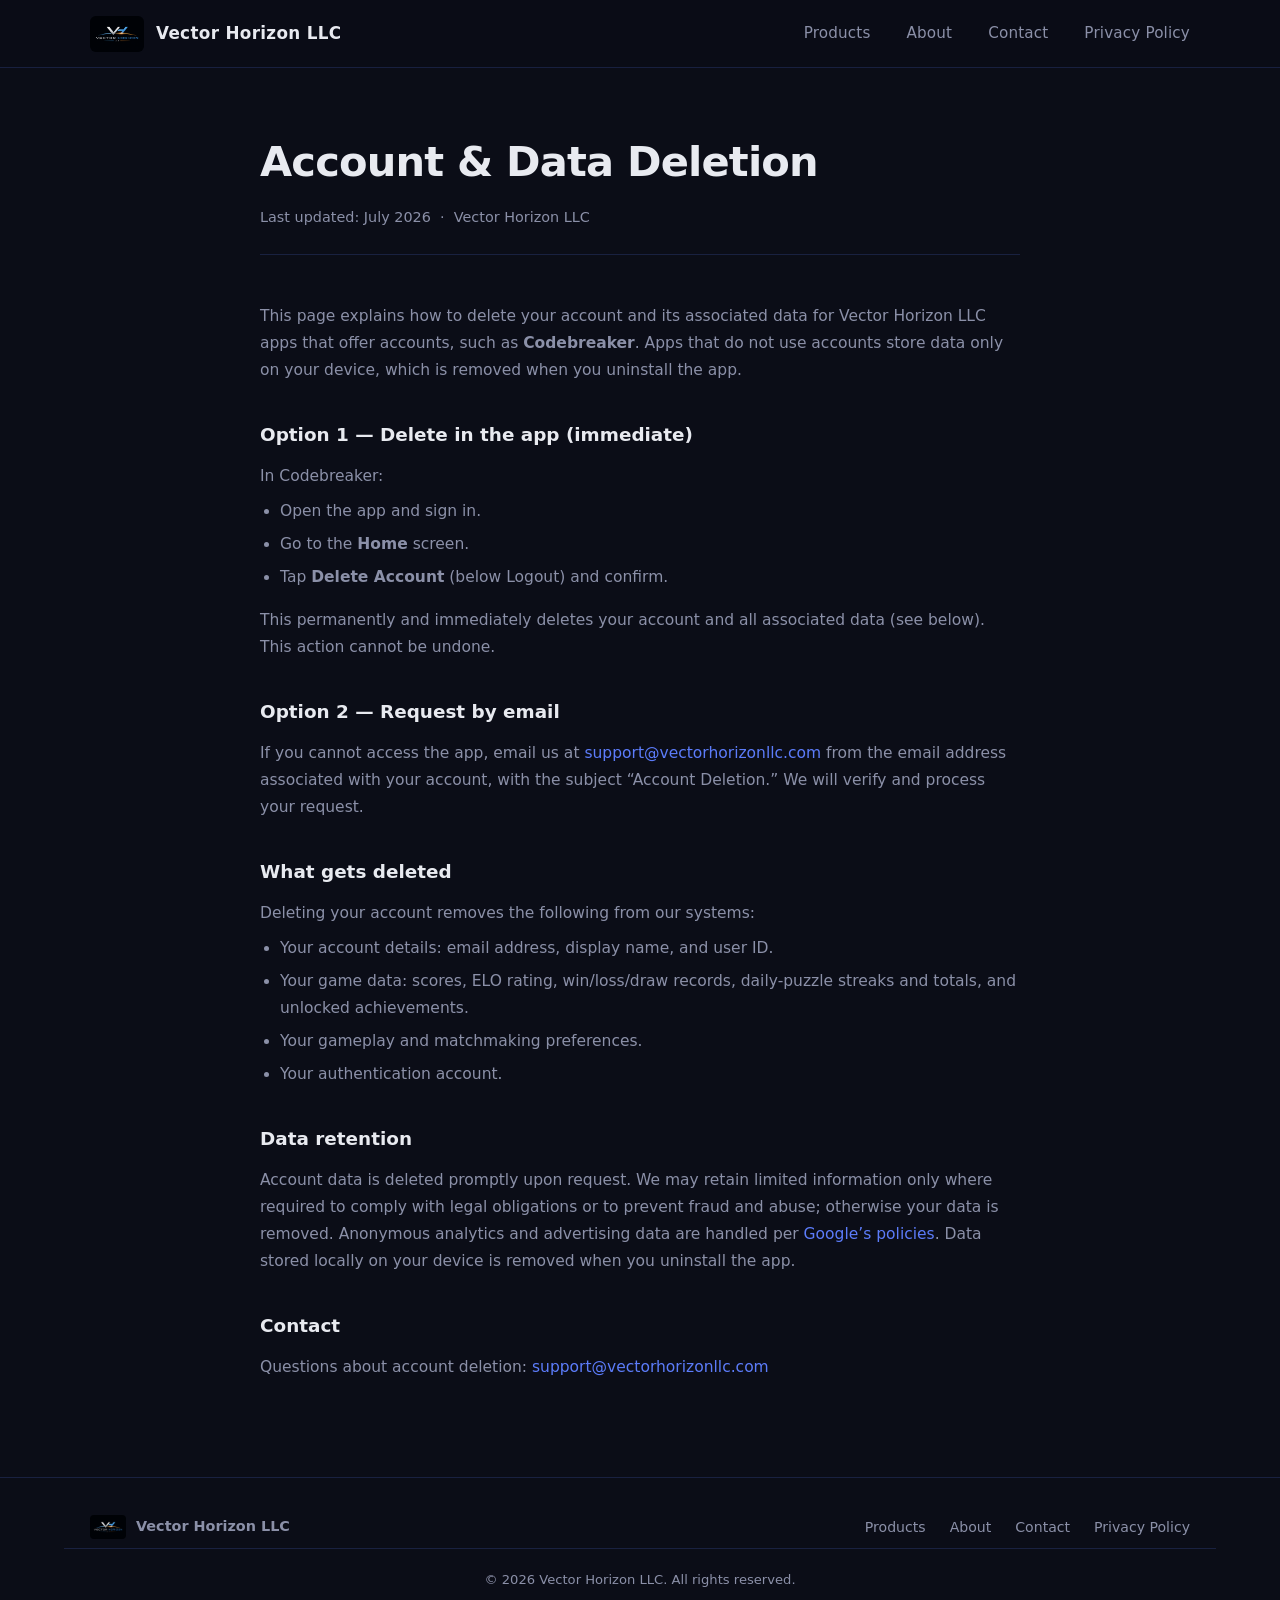
==== account-deletion.html @ 8b4d5982 "Add account & data deletion page (Play/App Store requirement) Documents in-app deletion (Codebreaker" ====
<!DOCTYPE html>
<html lang="en">
<head>
  <meta charset="UTF-8" />
  <meta name="viewport" content="width=device-width, initial-scale=1.0" />
  <meta name="description" content="How to delete your account and associated data for Vector Horizon LLC apps." />
  <title>Account Deletion — Vector Horizon LLC</title>
  <link rel="stylesheet" href="css/style.css" />
  <link rel="icon" href="assets/logo.png" type="image/png" />
</head>
<body>

  <!-- ── Nav ──────────────────────────────────────────────────────── -->
  <nav class="nav" role="navigation" aria-label="Main navigation">
    <div class="nav-inner">
      <a href="index.html" class="nav-logo">
        <img src="assets/logo.png" alt="Vector Horizon LLC logo" />
        Vector Horizon LLC
      </a>
      <button class="nav-toggle" aria-label="Toggle menu" onclick="toggleMenu()">
        <span></span><span></span><span></span>
      </button>
      <ul class="nav-links" id="nav-links">
        <li><a href="index.html#products">Products</a></li>
        <li><a href="index.html#about">About</a></li>
        <li><a href="index.html#contact">Contact</a></li>
        <li><a href="privacy.html">Privacy Policy</a></li>
      </ul>
    </div>
  </nav>

  <!-- ── Content ────────────────────────────────────────────────────── -->
  <main class="privacy-page">
    <div class="privacy-content">

      <h1>Account &amp; Data Deletion</h1>
      <p class="updated">Last updated: July 2026 &nbsp;·&nbsp; Vector Horizon LLC</p>

      <p>This page explains how to delete your account and its associated data for Vector Horizon LLC apps that offer accounts, such as <strong>Codebreaker</strong>. Apps that do not use accounts store data only on your device, which is removed when you uninstall the app.</p>

      <h2>Option 1 — Delete in the app (immediate)</h2>
      <p>In Codebreaker:</p>
      <ul>
        <li>Open the app and sign in.</li>
        <li>Go to the <strong>Home</strong> screen.</li>
        <li>Tap <strong>Delete Account</strong> (below Logout) and confirm.</li>
      </ul>
      <p>This permanently and immediately deletes your account and all associated data (see below). This action cannot be undone.</p>

      <h2>Option 2 — Request by email</h2>
      <p>If you cannot access the app, email us at
      <a href="mailto:support@vectorhorizonllc.com">support@vectorhorizonllc.com</a>
      from the email address associated with your account, with the subject
      “Account Deletion.” We will verify and process your request.</p>

      <h2>What gets deleted</h2>
      <p>Deleting your account removes the following from our systems:</p>
      <ul>
        <li>Your account details: email address, display name, and user ID.</li>
        <li>Your game data: scores, ELO rating, win/loss/draw records, daily-puzzle
            streaks and totals, and unlocked achievements.</li>
        <li>Your gameplay and matchmaking preferences.</li>
        <li>Your authentication account.</li>
      </ul>

      <h2>Data retention</h2>
      <p>Account data is deleted promptly upon request. We may retain limited information
      only where required to comply with legal obligations or to prevent fraud and abuse;
      otherwise your data is removed. Anonymous analytics and advertising data are handled
      per <a href="https://policies.google.com/privacy" target="_blank" rel="noopener">Google’s
      policies</a>. Data stored locally on your device is removed when you uninstall the app.</p>

      <h2>Contact</h2>
      <p>Questions about account deletion:
      <a href="mailto:support@vectorhorizonllc.com">support@vectorhorizonllc.com</a></p>

    </div>
  </main>

  <!-- ── Footer ─────────────────────────────────────────────────────── -->
  <footer>
    <div class="footer-inner">
      <div class="footer-logo">
        <img src="assets/logo.png" alt="Vector Horizon LLC" />
        Vector Horizon LLC
      </div>
      <ul class="footer-links">
        <li><a href="index.html#products">Products</a></li>
        <li><a href="index.html#about">About</a></li>
        <li><a href="index.html#contact">Contact</a></li>
        <li><a href="privacy.html">Privacy Policy</a></li>
      </ul>
    </div>
    <p class="footer-copy">&copy; 2026 Vector Horizon LLC. All rights reserved.</p>
  </footer>

  <script>
    function toggleMenu() {
      document.getElementById('nav-links').classList.toggle('open');
    }
    document.querySelectorAll('.nav-links a').forEach(function(link) {
      link.addEventListener('click', function() {
        document.getElementById('nav-links').classList.remove('open');
      });
    });
  </script>

</body>
</html>
---- css/style.css ----
/* ─── Reset & Base ─────────────────────────────────────────────────── */
*, *::before, *::after { box-sizing: border-box; margin: 0; padding: 0; }

:root {
  --bg:        #0b0d17;
  --bg2:       #111422;
  --bg3:       #181c2e;
  --accent:    #5c7cfa;
  --accent2:   #845ef7;
  --text:      #e8eaf0;
  --muted:     #8b90a8;
  --border:    rgba(92, 124, 250, 0.18);
  --radius:    12px;
  --nav-h:     68px;
}

html { scroll-behavior: smooth; }

body {
  font-family: 'Segoe UI', system-ui, -apple-system, sans-serif;
  background: var(--bg);
  color: var(--text);
  line-height: 1.65;
  font-size: 16px;
}

a { color: var(--accent); text-decoration: none; }
a:hover { color: var(--accent2); }

img { display: block; max-width: 100%; }

/* ─── Nav ──────────────────────────────────────────────────────────── */
.nav {
  position: fixed;
  top: 0; left: 0; right: 0;
  height: var(--nav-h);
  background: rgba(11, 13, 23, 0.88);
  backdrop-filter: blur(12px);
  -webkit-backdrop-filter: blur(12px);
  border-bottom: 1px solid var(--border);
  z-index: 100;
  display: flex;
  align-items: center;
  padding: 0 5%;
}

.nav-inner {
  width: 100%;
  max-width: 1100px;
  margin: 0 auto;
  display: flex;
  align-items: center;
  justify-content: space-between;
}

.nav-logo {
  display: flex;
  align-items: center;
  gap: 12px;
  font-weight: 700;
  font-size: 1.05rem;
  color: var(--text);
  letter-spacing: 0.02em;
}

.nav-logo img {
  height: 36px;
  width: auto;
  border-radius: 6px;
}

.nav-links {
  display: flex;
  gap: 36px;
  list-style: none;
}

.nav-links a {
  color: var(--muted);
  font-size: 0.95rem;
  font-weight: 500;
  transition: color 0.2s;
  letter-spacing: 0.01em;
}

.nav-links a:hover { color: var(--text); }

/* hamburger — hidden on desktop */
.nav-toggle {
  display: none;
  flex-direction: column;
  gap: 5px;
  cursor: pointer;
  background: none;
  border: none;
  padding: 4px;
}
.nav-toggle span {
  display: block;
  width: 24px;
  height: 2px;
  background: var(--text);
  border-radius: 2px;
  transition: all 0.25s;
}

/* ─── Hero ─────────────────────────────────────────────────────────── */
.hero {
  min-height: 100vh;
  display: flex;
  align-items: center;
  justify-content: center;
  text-align: center;
  padding: calc(var(--nav-h) + 60px) 5% 80px;
  background:
    radial-gradient(ellipse 80% 60% at 50% -10%, rgba(132, 94, 247, 0.18) 0%, transparent 70%),
    radial-gradient(ellipse 60% 40% at 80% 80%, rgba(92, 124, 250, 0.12) 0%, transparent 60%),
    var(--bg);
}

.hero-inner {
  max-width: 720px;
}

.hero-logo {
  width: 220px;
  height: auto;
  margin: 0 auto 32px;
  border-radius: 28px;
  box-shadow: 0 16px 60px rgba(92, 124, 250, 0.35);
}

.hero h1 {
  font-size: clamp(2rem, 5vw, 3.2rem);
  font-weight: 800;
  letter-spacing: -0.02em;
  line-height: 1.15;
  background: linear-gradient(135deg, #fff 30%, var(--accent) 100%);
  -webkit-background-clip: text;
  -webkit-text-fill-color: transparent;
  background-clip: text;
  margin-bottom: 20px;
}

.hero p {
  font-size: 1.15rem;
  color: var(--muted);
  max-width: 540px;
  margin: 0 auto 36px;
}

.btn {
  display: inline-block;
  padding: 13px 32px;
  border-radius: 8px;
  font-weight: 600;
  font-size: 0.95rem;
  transition: transform 0.15s, box-shadow 0.15s;
  cursor: pointer;
  border: none;
}

.btn-primary {
  background: linear-gradient(135deg, var(--accent), var(--accent2));
  color: #fff;
  box-shadow: 0 4px 20px rgba(92, 124, 250, 0.35);
}

.btn-primary:hover {
  color: #fff;
  transform: translateY(-2px);
  box-shadow: 0 8px 28px rgba(92, 124, 250, 0.45);
}

.btn-ghost {
  background: transparent;
  color: var(--text);
  border: 1px solid var(--border);
  margin-left: 12px;
}

.btn-ghost:hover {
  color: var(--text);
  border-color: var(--accent);
  transform: translateY(-2px);
}

/* ─── Sections ─────────────────────────────────────────────────────── */
section {
  padding: 96px 5%;
}

.section-inner {
  max-width: 1100px;
  margin: 0 auto;
}

.section-label {
  font-size: 0.78rem;
  font-weight: 700;
  letter-spacing: 0.14em;
  text-transform: uppercase;
  color: var(--accent);
  margin-bottom: 12px;
}

.section-title {
  font-size: clamp(1.6rem, 3.5vw, 2.4rem);
  font-weight: 800;
  letter-spacing: -0.02em;
  margin-bottom: 16px;
}

.section-sub {
  color: var(--muted);
  font-size: 1.05rem;
  max-width: 560px;
  margin-bottom: 56px;
}

/* ─── Products ─────────────────────────────────────────────────────── */
#products { background: var(--bg2); }

.products-grid {
  display: grid;
  grid-template-columns: repeat(auto-fit, minmax(300px, 1fr));
  gap: 28px;
}

.product-card {
  background: var(--bg3);
  border: 1px solid var(--border);
  border-radius: var(--radius);
  padding: 36px 32px;
  transition: transform 0.2s, border-color 0.2s, box-shadow 0.2s;
  position: relative;
  overflow: hidden;
}

.product-card::before {
  content: '';
  position: absolute;
  top: 0; left: 0; right: 0;
  height: 2px;
  background: linear-gradient(90deg, var(--accent), var(--accent2));
  opacity: 0;
  transition: opacity 0.2s;
}

.product-card:hover {
  transform: translateY(-4px);
  border-color: rgba(92, 124, 250, 0.4);
  box-shadow: 0 12px 40px rgba(0,0,0,0.3);
}

.product-card:hover::before { opacity: 1; }

.product-icon {
  font-size: 2.2rem;
  margin-bottom: 20px;
}

.product-card h3 {
  font-size: 1.25rem;
  font-weight: 700;
  margin-bottom: 10px;
}

.product-card p {
  color: var(--muted);
  font-size: 0.95rem;
  line-height: 1.6;
  margin-bottom: 24px;
}

.tag {
  display: inline-block;
  font-size: 0.72rem;
  font-weight: 600;
  letter-spacing: 0.06em;
  text-transform: uppercase;
  padding: 4px 10px;
  border-radius: 4px;
  background: rgba(92, 124, 250, 0.12);
  color: var(--accent);
  border: 1px solid rgba(92, 124, 250, 0.2);
  margin-right: 6px;
  margin-bottom: 6px;
}

.tag.purple {
  background: rgba(132, 94, 247, 0.12);
  color: #a78bfa;
  border-color: rgba(132, 94, 247, 0.2);
}

/* ─── About ─────────────────────────────────────────────────────────── */
#about { background: var(--bg); }

.about-grid {
  display: grid;
  grid-template-columns: 1fr 1fr;
  gap: 64px;
  align-items: center;
}

.about-text p {
  color: var(--muted);
  margin-bottom: 16px;
}

.about-text p:last-child { margin-bottom: 0; }

.stat-grid {
  display: grid;
  grid-template-columns: 1fr 1fr;
  gap: 20px;
}

.stat-card {
  background: var(--bg3);
  border: 1px solid var(--border);
  border-radius: var(--radius);
  padding: 28px 24px;
  text-align: center;
}

.stat-card .number {
  font-size: 2rem;
  font-weight: 800;
  background: linear-gradient(135deg, var(--accent), var(--accent2));
  -webkit-background-clip: text;
  -webkit-text-fill-color: transparent;
  background-clip: text;
  display: block;
  line-height: 1;
  margin-bottom: 6px;
}

.stat-card .label {
  font-size: 0.82rem;
  color: var(--muted);
  font-weight: 500;
}

/* ─── Contact ──────────────────────────────────────────────────────── */
#contact { background: var(--bg2); }

.contact-box {
  background: var(--bg3);
  border: 1px solid var(--border);
  border-radius: var(--radius);
  padding: 56px;
  max-width: 680px;
  margin: 0 auto;
  text-align: center;
}

.contact-box .section-title { margin-bottom: 12px; }

.contact-box p {
  color: var(--muted);
  margin-bottom: 32px;
}

.contact-link {
  display: inline-flex;
  align-items: center;
  gap: 10px;
  font-size: 1.1rem;
  font-weight: 600;
  color: var(--accent);
  border: 1px solid var(--border);
  border-radius: 8px;
  padding: 14px 28px;
  transition: all 0.2s;
}

.contact-link:hover {
  color: var(--accent2);
  border-color: var(--accent2);
  background: rgba(132, 94, 247, 0.08);
}

/* ─── Footer ────────────────────────────────────────────────────────── */
footer {
  background: var(--bg);
  border-top: 1px solid var(--border);
  padding: 36px 5%;
}

.footer-inner {
  max-width: 1100px;
  margin: 0 auto;
  display: flex;
  align-items: center;
  justify-content: space-between;
  flex-wrap: wrap;
  gap: 16px;
}

.footer-logo {
  display: flex;
  align-items: center;
  gap: 10px;
  font-weight: 600;
  font-size: 0.9rem;
  color: var(--muted);
}

.footer-logo img {
  height: 24px;
  width: auto;
  border-radius: 4px;
}

.footer-links {
  display: flex;
  gap: 24px;
  list-style: none;
  flex-wrap: wrap;
}

.footer-links a {
  color: var(--muted);
  font-size: 0.88rem;
  transition: color 0.2s;
}

.footer-links a:hover { color: var(--text); }

.footer-copy {
  color: var(--muted);
  font-size: 0.82rem;
  width: 100%;
  text-align: center;
  margin-top: 8px;
  padding-top: 20px;
  border-top: 1px solid var(--border);
}

/* ─── Privacy Page ─────────────────────────────────────────────────── */
.privacy-page {
  padding-top: calc(var(--nav-h) + 60px);
  padding-bottom: 96px;
  padding-left: 5%;
  padding-right: 5%;
}

.privacy-content {
  max-width: 760px;
  margin: 0 auto;
}

.privacy-content h1 {
  font-size: clamp(1.8rem, 4vw, 2.6rem);
  font-weight: 800;
  letter-spacing: -0.02em;
  margin-bottom: 8px;
}

.privacy-content .updated {
  color: var(--muted);
  font-size: 0.9rem;
  margin-bottom: 48px;
  padding-bottom: 24px;
  border-bottom: 1px solid var(--border);
}

.privacy-content h2 {
  font-size: 1.15rem;
  font-weight: 700;
  color: var(--text);
  margin: 36px 0 12px;
}

.privacy-content p,
.privacy-content li {
  color: var(--muted);
  font-size: 0.97rem;
  line-height: 1.75;
}

.privacy-content ul {
  padding-left: 20px;
  margin: 8px 0 16px;
}

.privacy-content li { margin-bottom: 6px; }

.privacy-content a { color: var(--accent); }

/* ─── Responsive ───────────────────────────────────────────────────── */
@media (max-width: 768px) {
  .nav-links {
    display: none;
    flex-direction: column;
    gap: 0;
    position: fixed;
    top: var(--nav-h);
    left: 0; right: 0;
    background: var(--bg2);
    border-bottom: 1px solid var(--border);
    padding: 16px 0;
  }

  .nav-links.open { display: flex; }

  .nav-links a {
    display: block;
    padding: 14px 5%;
    font-size: 1rem;
  }

  .nav-toggle { display: flex; }

  .about-grid {
    grid-template-columns: 1fr;
    gap: 40px;
  }

  .contact-box {
    padding: 36px 24px;
  }

  .hero-logo { width: 150px; }

  .btn-ghost { margin-left: 0; margin-top: 12px; }

  .footer-inner { flex-direction: column; align-items: flex-start; }
}
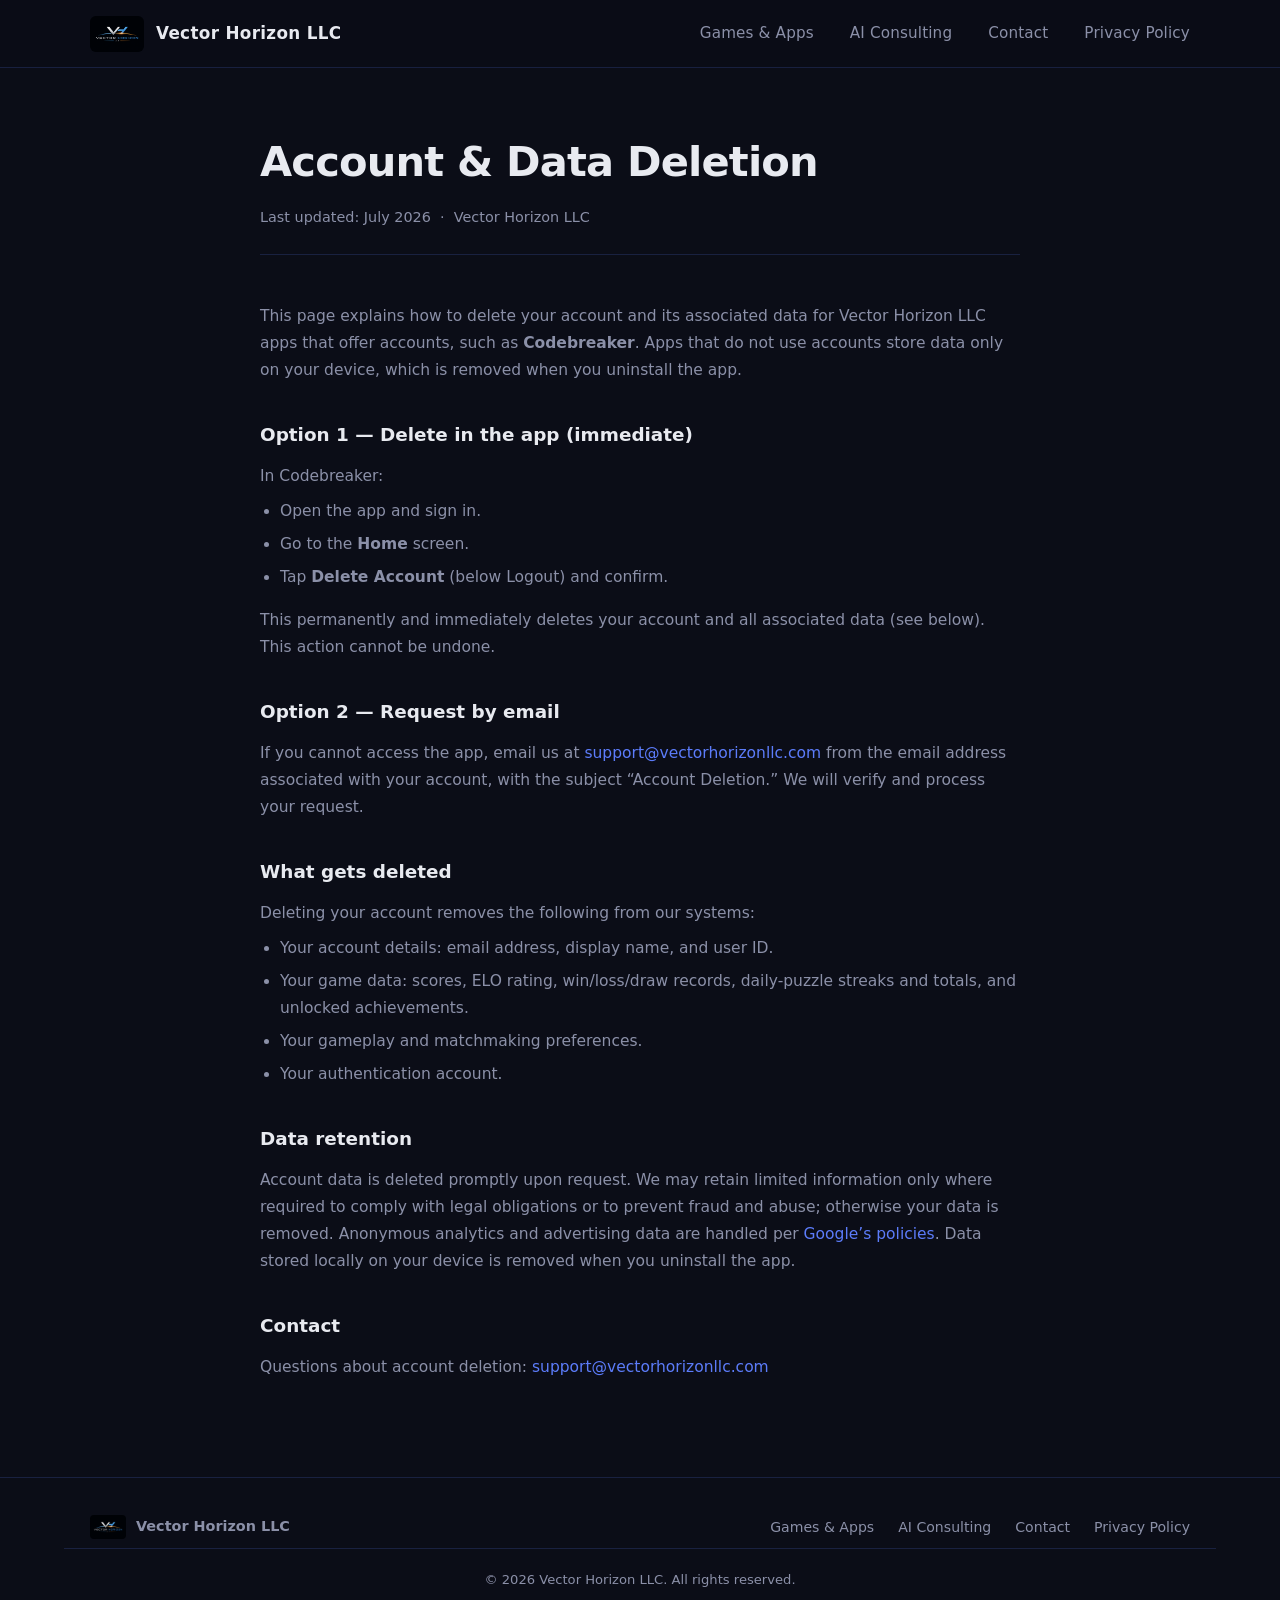
==== commit e0ca1aef: "Split site into Games & Apps and AI Consulting sections - New gateway landing page at / with links t" ====
--- a/account-deletion.html
+++ b/account-deletion.html
@@ -13,7 +13,7 @@
   <!-- ── Nav ──────────────────────────────────────────────────────── -->
   <nav class="nav" role="navigation" aria-label="Main navigation">
     <div class="nav-inner">
-      <a href="index.html" class="nav-logo">
+      <a href="./" class="nav-logo">
         <img src="assets/logo.png" alt="Vector Horizon LLC logo" />
         Vector Horizon LLC
       </a>
@@ -21,9 +21,9 @@
         <span></span><span></span><span></span>
       </button>
       <ul class="nav-links" id="nav-links">
-        <li><a href="index.html#products">Products</a></li>
-        <li><a href="index.html#about">About</a></li>
-        <li><a href="index.html#contact">Contact</a></li>
+        <li><a href="games/">Games &amp; Apps</a></li>
+        <li><a href="ai/">AI Consulting</a></li>
+        <li><a href="games/#contact">Contact</a></li>
         <li><a href="privacy.html">Privacy Policy</a></li>
       </ul>
     </div>
@@ -85,9 +85,9 @@
         Vector Horizon LLC
       </div>
       <ul class="footer-links">
-        <li><a href="index.html#products">Products</a></li>
-        <li><a href="index.html#about">About</a></li>
-        <li><a href="index.html#contact">Contact</a></li>
+        <li><a href="games/">Games &amp; Apps</a></li>
+        <li><a href="ai/">AI Consulting</a></li>
+        <li><a href="games/#contact">Contact</a></li>
         <li><a href="privacy.html">Privacy Policy</a></li>
       </ul>
     </div>
--- a/css/style.css
+++ b/css/style.css
@@ -256,8 +256,12 @@
 .product-card:hover::before { opacity: 1; }
 
 .product-icon {
-  font-size: 2.2rem;
+  width: 64px;
+  height: 64px;
+  border-radius: 14px;
   margin-bottom: 20px;
+  object-fit: cover;
+  box-shadow: 0 6px 20px rgba(0, 0, 0, 0.35);
 }
 
 .product-card h3 {
@@ -294,6 +298,87 @@
   border-color: rgba(132, 94, 247, 0.2);
 }
 
+.store-badges {
+  display: flex;
+  flex-wrap: wrap;
+  gap: 12px;
+  margin-top: 22px;
+}
+
+.store-badge {
+  display: inline-flex;
+  align-items: center;
+  gap: 10px;
+  padding: 9px 16px;
+  border-radius: 8px;
+  background: #000;
+  border: 1px solid rgba(255, 255, 255, 0.18);
+  color: #fff;
+  transition: transform 0.15s, border-color 0.2s;
+}
+
+.store-badge:hover {
+  color: #fff;
+  transform: translateY(-2px);
+  border-color: rgba(255, 255, 255, 0.4);
+}
+
+.store-badge svg { flex-shrink: 0; }
+
+.store-badge-text {
+  display: flex;
+  flex-direction: column;
+  line-height: 1.15;
+  font-size: 1rem;
+  font-weight: 600;
+  letter-spacing: 0.01em;
+}
+
+.store-badge-text small {
+  font-size: 0.62rem;
+  font-weight: 500;
+  letter-spacing: 0.04em;
+  text-transform: uppercase;
+  opacity: 0.8;
+}
+
+.beta-cta {
+  margin-top: 20px;
+  display: flex;
+  flex-wrap: wrap;
+  align-items: center;
+  gap: 10px 16px;
+}
+
+.beta-alt {
+  font-size: 0.85rem;
+  font-weight: 500;
+  color: var(--muted);
+  transition: color 0.2s;
+}
+
+.beta-alt:hover { color: var(--text); }
+
+.beta-link {
+  display: inline-flex;
+  align-items: center;
+  gap: 8px;
+  font-size: 0.9rem;
+  font-weight: 600;
+  color: var(--accent);
+  border: 1px solid var(--border);
+  border-radius: 8px;
+  padding: 10px 18px;
+  transition: color 0.2s, border-color 0.2s, background 0.2s, transform 0.15s;
+}
+
+.beta-link:hover {
+  color: var(--accent2);
+  border-color: var(--accent2);
+  background: rgba(132, 94, 247, 0.08);
+  transform: translateY(-2px);
+}
+
 /* ─── About ─────────────────────────────────────────────────────────── */
 #about { background: var(--bg); }
 
@@ -489,6 +574,378 @@
 .privacy-content li { margin-bottom: 6px; }
 
 .privacy-content a { color: var(--accent); }
+
+/* ─── Gateway (root landing) ───────────────────────────────────────── */
+.gateway {
+  min-height: 100vh;
+  display: flex;
+  flex-direction: column;
+  background:
+    radial-gradient(ellipse 70% 50% at 25% 0%, rgba(132, 94, 247, 0.18) 0%, transparent 70%),
+    radial-gradient(ellipse 70% 50% at 80% 100%, rgba(34, 211, 238, 0.12) 0%, transparent 65%),
+    var(--bg);
+}
+
+.gateway-main {
+  flex: 1;
+  width: 100%;
+  max-width: 1040px;
+  margin: 0 auto;
+  padding: 72px 5% 56px;
+  display: flex;
+  flex-direction: column;
+  justify-content: center;
+}
+
+.gateway-head { text-align: center; margin-bottom: 56px; }
+
+.gateway-logo {
+  width: 120px;
+  height: auto;
+  margin: 0 auto 24px;
+  border-radius: 22px;
+  box-shadow: 0 16px 60px rgba(92, 124, 250, 0.35);
+}
+
+.gateway-head h1 {
+  font-size: clamp(2rem, 5vw, 3rem);
+  font-weight: 800;
+  letter-spacing: -0.02em;
+  line-height: 1.15;
+  margin-bottom: 12px;
+}
+
+.gateway-head p { color: var(--muted); font-size: 1.1rem; }
+
+.gateway-grid {
+  display: grid;
+  grid-template-columns: 1fr 1fr;
+  gap: 28px;
+}
+
+.gateway-card {
+  --c1: var(--accent);
+  --c2: var(--accent2);
+  display: flex;
+  flex-direction: column;
+  background: var(--bg3);
+  border: 1px solid var(--border);
+  border-radius: 16px;
+  padding: 40px 36px;
+  color: var(--text);
+  position: relative;
+  overflow: hidden;
+  transition: transform 0.2s, border-color 0.2s, box-shadow 0.2s;
+}
+
+.gateway-card::before {
+  content: '';
+  position: absolute;
+  top: 0; left: 0; right: 0;
+  height: 3px;
+  background: linear-gradient(90deg, var(--c1), var(--c2));
+}
+
+.gateway-card:hover {
+  color: var(--text);
+  transform: translateY(-6px);
+  border-color: var(--c1);
+  box-shadow: 0 18px 50px rgba(0, 0, 0, 0.4);
+}
+
+.gateway-card-ai { --c1: #3b82f6; --c2: #22d3ee; }
+
+.gateway-kicker {
+  font-size: 0.75rem;
+  font-weight: 700;
+  letter-spacing: 0.14em;
+  text-transform: uppercase;
+  color: var(--c2);
+  margin-bottom: 10px;
+}
+
+.gateway-card h2 {
+  font-size: 1.7rem;
+  font-weight: 800;
+  letter-spacing: -0.01em;
+  line-height: 1.2;
+  margin-bottom: 12px;
+}
+
+.gateway-card p { color: var(--muted); margin-bottom: 28px; }
+
+.gateway-icons { display: flex; gap: 12px; margin-bottom: 32px; }
+
+.gateway-icons img {
+  width: 52px;
+  height: 52px;
+  border-radius: 12px;
+  object-fit: cover;
+  box-shadow: 0 6px 18px rgba(0, 0, 0, 0.35);
+}
+
+.gateway-chips { display: flex; flex-wrap: wrap; gap: 8px; margin-bottom: 32px; }
+
+.gateway-chips span {
+  font-size: 0.78rem;
+  font-weight: 600;
+  padding: 6px 12px;
+  border-radius: 999px;
+  color: #67e8f9;
+  background: rgba(34, 211, 238, 0.08);
+  border: 1px solid rgba(34, 211, 238, 0.22);
+}
+
+.gateway-cta {
+  margin-top: auto;
+  font-weight: 700;
+  color: var(--c2);
+}
+
+.gateway-cta span { transition: margin 0.2s; }
+.gateway-card:hover .gateway-cta span { margin-left: 4px; }
+
+.gateway-footer {
+  border-top: 1px solid var(--border);
+  padding: 24px 5%;
+  text-align: center;
+}
+
+.gateway-footer .footer-links { justify-content: center; margin-bottom: 10px; }
+.gateway-footer p { color: var(--muted); font-size: 0.82rem; }
+
+/* ─── AI page ──────────────────────────────────────────────────────── */
+body.ai {
+  --accent:  #3b82f6;
+  --accent2: #22d3ee;
+  --border:  rgba(59, 130, 246, 0.2);
+}
+
+.ai .hero {
+  min-height: 88vh;
+  background:
+    radial-gradient(ellipse 80% 60% at 50% -10%, rgba(59, 130, 246, 0.22) 0%, transparent 70%),
+    radial-gradient(ellipse 60% 40% at 85% 85%, rgba(34, 211, 238, 0.12) 0%, transparent 60%),
+    var(--bg);
+}
+
+.ai .hero-inner { max-width: 800px; }
+.ai .hero h1 { background: linear-gradient(135deg, #fff 35%, #67e8f9 100%); -webkit-background-clip: text; background-clip: text; }
+.ai .hero p { max-width: 620px; }
+.ai .section-label { color: var(--accent2); }
+.ai .btn-primary { box-shadow: 0 4px 20px rgba(59, 130, 246, 0.35); }
+
+.nav-logo-sub {
+  font-size: 0.72rem;
+  font-weight: 800;
+  letter-spacing: 0.08em;
+  padding: 3px 8px;
+  border-radius: 6px;
+  color: #fff;
+  background: linear-gradient(135deg, var(--accent), var(--accent2));
+}
+
+.nav-links a.nav-cta {
+  color: #fff;
+  padding: 8px 18px;
+  border-radius: 8px;
+  background: linear-gradient(135deg, var(--accent), var(--accent2));
+}
+
+.nav-links a.nav-cta:hover { color: #fff; opacity: 0.9; }
+
+#services { background: var(--bg2); }
+#courses  { background: var(--bg); }
+#approach { background: var(--bg2); }
+.ai #contact { background: var(--bg); }
+
+.services-grid {
+  display: grid;
+  grid-template-columns: repeat(6, 1fr);
+  gap: 24px;
+}
+
+.service-card { grid-column: span 2; }
+.service-card:nth-child(4),
+.service-card:nth-child(5) { grid-column: span 3; }
+
+.service-card,
+.course-card,
+.step {
+  background: var(--bg3);
+  border: 1px solid var(--border);
+  border-radius: var(--radius);
+  padding: 32px 28px;
+  transition: transform 0.2s, border-color 0.2s;
+}
+
+.service-card:hover,
+.course-card:hover {
+  transform: translateY(-4px);
+  border-color: rgba(34, 211, 238, 0.4);
+}
+
+.service-icon {
+  width: 48px;
+  height: 48px;
+  border-radius: 12px;
+  display: flex;
+  align-items: center;
+  justify-content: center;
+  margin-bottom: 20px;
+  background: linear-gradient(135deg, rgba(59, 130, 246, 0.18), rgba(34, 211, 238, 0.18));
+  border: 1px solid rgba(34, 211, 238, 0.25);
+}
+
+.service-icon svg,
+.contact-link svg {
+  width: 24px;
+  height: 24px;
+  fill: none;
+  stroke: #67e8f9;
+  stroke-width: 1.7;
+  stroke-linecap: round;
+  stroke-linejoin: round;
+}
+
+.contact-link svg { width: 20px; height: 20px; }
+
+.service-card h3,
+.course-card h3,
+.step h3 {
+  font-size: 1.15rem;
+  font-weight: 700;
+  line-height: 1.3;
+  margin-bottom: 10px;
+}
+
+.service-card p,
+.step p { color: var(--muted); font-size: 0.95rem; }
+
+.courses-grid {
+  display: grid;
+  grid-template-columns: repeat(3, 1fr);
+  gap: 24px;
+}
+
+.course-card { padding: 36px 30px; position: relative; overflow: hidden; }
+
+.course-card::before {
+  content: '';
+  position: absolute;
+  top: 0; left: 0; right: 0;
+  height: 3px;
+  background: linear-gradient(90deg, var(--accent), var(--accent2));
+}
+
+.course-num {
+  display: block;
+  font-size: 2.4rem;
+  font-weight: 800;
+  line-height: 1;
+  margin-bottom: 18px;
+  background: linear-gradient(135deg, var(--accent), var(--accent2));
+  -webkit-background-clip: text;
+  -webkit-text-fill-color: transparent;
+  background-clip: text;
+}
+
+.course-tagline { color: #67e8f9; font-size: 0.92rem; font-weight: 500; margin-bottom: 20px; }
+
+.course-card ul,
+.why-list { list-style: none; }
+
+.course-card li,
+.why-list li {
+  position: relative;
+  padding-left: 26px;
+  margin-bottom: 10px;
+  color: var(--muted);
+  font-size: 0.95rem;
+}
+
+.course-card li::before,
+.why-list li::before {
+  content: '';
+  position: absolute;
+  left: 2px;
+  top: 0.45em;
+  width: 12px;
+  height: 7px;
+  border-left: 2px solid var(--accent2);
+  border-bottom: 2px solid var(--accent2);
+  transform: rotate(-45deg);
+}
+
+.steps-grid {
+  display: grid;
+  grid-template-columns: repeat(4, 1fr);
+  gap: 20px;
+  margin-bottom: 48px;
+}
+
+.step-num {
+  display: inline-flex;
+  align-items: center;
+  justify-content: center;
+  width: 36px;
+  height: 36px;
+  border-radius: 50%;
+  font-weight: 800;
+  color: #fff;
+  margin-bottom: 16px;
+  background: linear-gradient(135deg, var(--accent), var(--accent2));
+}
+
+.why-box {
+  display: grid;
+  grid-template-columns: 1.3fr 1fr;
+  gap: 48px;
+  align-items: center;
+  background: linear-gradient(135deg, rgba(59, 130, 246, 0.1), rgba(34, 211, 238, 0.06));
+  border: 1px solid var(--border);
+  border-radius: 16px;
+  padding: 44px;
+}
+
+.why-box h3 { font-size: 1.5rem; font-weight: 800; margin-bottom: 12px; }
+.why-box p { color: var(--muted); }
+.why-list li { color: var(--text); margin-bottom: 14px; }
+
+.contact-person { margin-bottom: 28px; }
+.contact-person strong { display: block; font-size: 1.3rem; }
+.contact-person span { color: var(--accent2); font-weight: 600; font-size: 0.95rem; }
+
+.contact-actions {
+  display: flex;
+  flex-direction: column;
+  align-items: center;
+  gap: 14px;
+}
+
+.ai .contact-link { color: var(--text); width: 100%; max-width: 380px; justify-content: center; }
+.ai .contact-link:hover { color: #67e8f9; border-color: var(--accent2); background: rgba(34, 211, 238, 0.06); }
+
+@media (max-width: 960px) {
+  .services-grid { grid-template-columns: 1fr 1fr; }
+  .service-card,
+  .service-card:nth-child(4) { grid-column: span 1; }
+  .service-card:nth-child(5) { grid-column: span 2; }
+  .courses-grid { grid-template-columns: 1fr; }
+  .steps-grid { grid-template-columns: 1fr 1fr; }
+}
+
+@media (max-width: 768px) {
+  .gateway-grid { grid-template-columns: 1fr; }
+  .gateway-main { padding-top: 48px; }
+  .gateway-card { padding: 32px 26px; }
+  .services-grid { grid-template-columns: 1fr; }
+  .service-card:nth-child(5) { grid-column: span 1; }
+  .steps-grid { grid-template-columns: 1fr; }
+  .why-box { grid-template-columns: 1fr; gap: 28px; padding: 32px 24px; }
+  .nav-links a.nav-cta { margin: 8px 5%; text-align: center; }
+  .ai .contact-link { font-size: 0.95rem; padding: 12px 18px; }
+}
 
 /* ─── Responsive ───────────────────────────────────────────────────── */
 @media (max-width: 768px) {
